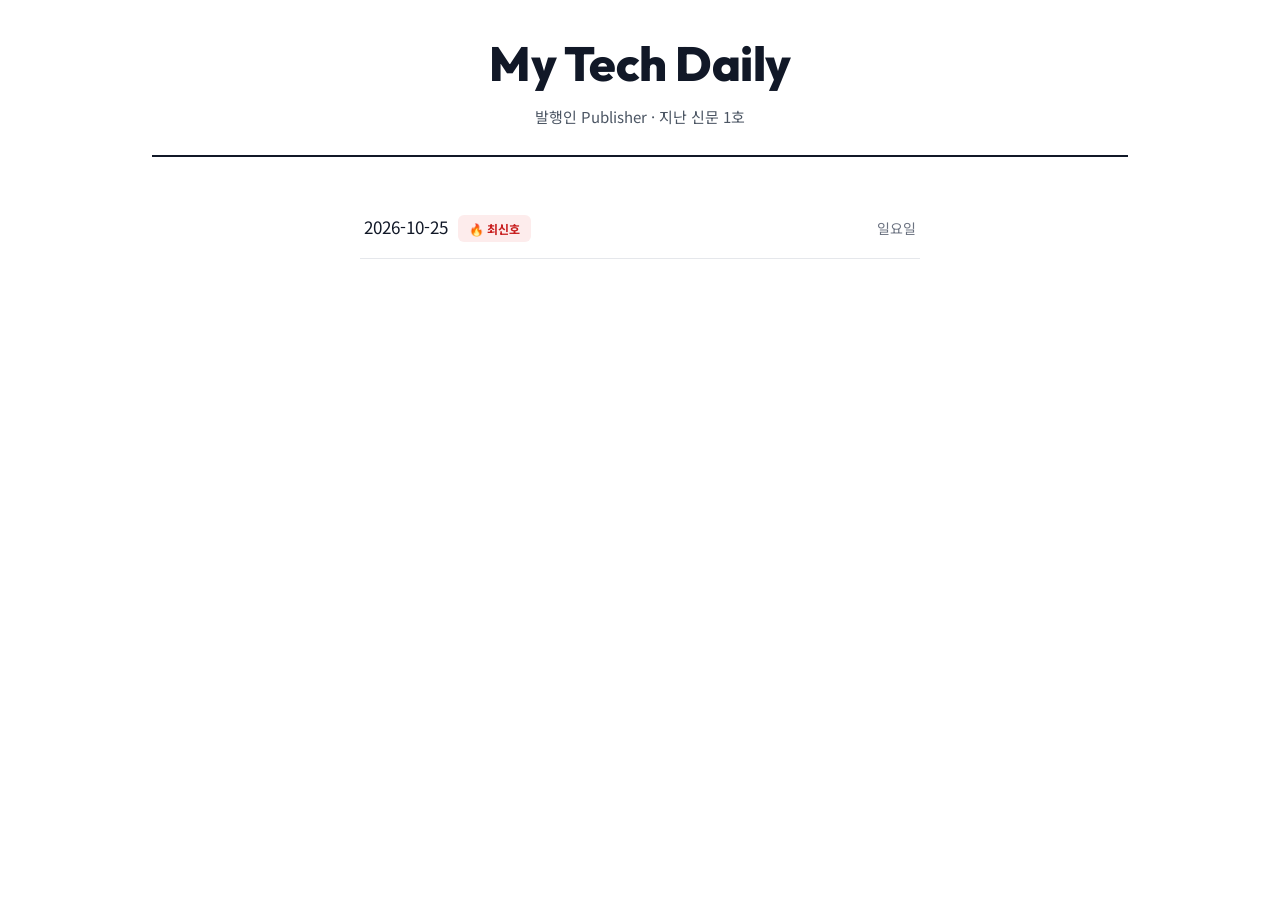
==== Output/index.html @ 466c5765 "chore: 2026-10-24 신문 자동 발행 (GitHub Actions)" ====
<!DOCTYPE html>
<html lang="ko">
<head>
  <meta charset="utf-8">
  <meta name="viewport" content="width=device-width, initial-scale=1">
  <title>My Tech Daily — 지난 신문</title>
  <link rel="preconnect" href="https://fonts.googleapis.com">
  <link rel="preconnect" href="https://fonts.gstatic.com" crossorigin>
  <link href="https://fonts.googleapis.com/css2?family=Noto+Sans+KR:wght@400;500;700&family=Outfit:wght@700;800&display=swap" rel="stylesheet">
  <style>
/* 디자인 레퍼런스: Image/img_1.png ~ img_3.png */
:root {
  --ink: #111827;
  --text: #1f2937;
  --muted: #4b5563;
  --faint: #6b7280;
  --line: #e5e7eb;
  --card-border: #e5e7eb;
  --sub-bg: #f8fafc;
  --sub-border: #e2e8f0;
  --badge-bg: #fdecec;
  --badge-ink: #c81e1e;
  --link: #475569;
}

* { box-sizing: border-box; }

body {
  margin: 0;
  background: #ffffff;
  color: var(--text);
  font-family: "Noto Sans KR", "Apple SD Gothic Neo", "Malgun Gothic", sans-serif;
  line-height: 1.6;
  -webkit-font-smoothing: antialiased;
}

.paper {
  max-width: 1040px;
  margin: 0 auto;
  padding: 36px 32px 56px;
}

/* ── 제호 (img_1 상단) ───────────────────────────── */
.masthead { text-align: center; }
.masthead h1 {
  margin: 0;
  font-family: "Outfit", "Noto Sans KR", sans-serif;
  font-size: 48px;
  font-weight: 800;
  letter-spacing: -0.5px;
  color: var(--ink);
  line-height: 1.15;
}
.masthead .dateline {
  margin: 14px 0 0;
  font-size: 15px;
  color: var(--muted);
}
.masthead .publisher { margin-left: 6px; color: var(--faint); }
.rule {
  height: 0;
  border: 0;
  border-top: 2px solid var(--ink);
  margin: 26px 0 40px;
}

img { display: block; }
a { color: inherit; }

.summary {
  text-align: justify;
  text-justify: inter-character;
  overflow-wrap: anywhere;
}
.source {
  margin: 12px 0 0;
  font-size: 12.5px;
  color: var(--faint);
}
.source a {
  color: var(--link);
  text-decoration: underline;
  text-underline-offset: 2px;
  word-break: break-all;
}

/* ── 메인 헤드라인 (img_1) ──────────────────────── */
.main-story {
  border: 1px solid var(--card-border);
  border-radius: 14px;
  padding: 34px 34px 28px;
  text-align: center;
  box-shadow: 0 1px 2px rgba(15, 23, 42, 0.04);
}
.badge {
  display: inline-block;
  margin-bottom: 22px;
  padding: 4px 11px;
  border-radius: 6px;
  background: var(--badge-bg);
  color: var(--badge-ink);
  font-size: 13px;
  font-weight: 700;
}
.main-story .media {
  width: 100%;
  height: 300px;
  object-fit: cover;
  border-radius: 10px;
  margin-bottom: 28px;
}
.main-story h2 {
  margin: 0 0 18px;
  font-size: 28px;
  font-weight: 700;
  line-height: 1.4;
  color: var(--ink);
}
.main-story h2 a { text-decoration: none; }
.main-story .summary {
  max-width: 900px;
  margin: 0 auto;
  font-size: 15.5px;
  line-height: 1.85;
  color: var(--muted);
  text-align-last: center;
}

/* ── 부 헤드라인 2단 (img_2 상단) ───────────────── */
.sub-stories {
  display: grid;
  grid-template-columns: 1fr 1fr;
  gap: 24px;
  margin-top: 28px;
}
.sub-story {
  background: var(--sub-bg);
  border: 1px solid var(--sub-border);
  border-radius: 14px;
  padding: 20px 20px 22px;
}
.sub-story .media {
  width: 100%;
  height: 190px;
  object-fit: cover;
  border-radius: 8px;
  margin-bottom: 20px;
}
.sub-story h3 {
  margin: 0 0 14px;
  font-size: 19px;
  font-weight: 700;
  line-height: 1.5;
  color: var(--ink);
}
.sub-story h3 a { text-decoration: none; }
.sub-story .summary {
  margin: 0;
  font-size: 14.5px;
  line-height: 1.8;
  color: var(--muted);
}

/* ── 분류별 2단 기사 목록 (img_2 하단, img_3) ────── */
.sections {
  column-count: 2;
  column-gap: 40px;
  margin-top: 56px;
}
.section-title {
  break-inside: avoid;
  break-after: avoid;
  margin: 26px 0 6px;
  padding: 0 0 10px;
  border-bottom: 2px solid var(--ink);
  font-size: 19px;
  font-weight: 700;
  color: var(--ink);
}
.sections > .section-title:first-child { margin-top: 0; }
.item {
  break-inside: avoid;
  display: flex;
  gap: 18px;
  padding: 20px 0;
  border-bottom: 1px solid var(--line);
}
.item-body { flex: 1; min-width: 0; }
.item h4 {
  margin: 0 0 10px;
  font-size: 16.5px;
  font-weight: 700;
  line-height: 1.5;
  color: var(--ink);
}
.item h4 a { text-decoration: none; }
.item .summary {
  margin: 0;
  font-size: 14px;
  line-height: 1.75;
  color: var(--muted);
}
.item .thumb {
  flex: 0 0 84px;
  width: 84px;
  height: 84px;
  object-fit: cover;
  border-radius: 6px;
  border: 1px solid var(--line);
}

.empty {
  padding: 60px 0;
  text-align: center;
  color: var(--faint);
}

.colophon {
  margin-top: 48px;
  padding-top: 16px;
  border-top: 1px solid var(--line);
  font-size: 12px;
  color: var(--faint);
  text-align: center;
}

@media (max-width: 760px) {
  .paper { padding: 24px 16px 40px; }
  .masthead h1 { font-size: 34px; }
  .main-story { padding: 22px 18px; }
  .main-story .media { height: 200px; }
  .main-story h2 { font-size: 22px; }
  .sub-stories { grid-template-columns: 1fr; }
  .sections { column-count: 1; }
}

@media print {
  .paper { max-width: none; padding: 0; }
  .main-story, .sub-story { box-shadow: none; }
}

    .archive { max-width: 560px; margin: 0 auto; padding: 0; list-style: none; }
    .archive li { border-bottom: 1px solid var(--line); }
    .archive a {
      display: flex; justify-content: space-between; align-items: center;
      padding: 16px 4px; text-decoration: none; font-size: 17px; color: var(--ink);
    }
    .archive a:hover { background: var(--sub-bg); }
    .archive .weekday { color: var(--faint); font-size: 14px; }
    .archive .latest .badge { margin: 0 0 0 10px; font-size: 12px; }
  </style>
</head>
<body>
  <main class="paper">
    <header class="masthead">
      <h1>My Tech Daily</h1>
      <p class="dateline">발행인 Publisher · 지난 신문 1호</p>
    </header>
    <hr class="rule">
    <ul class="archive">
      <li class="latest">
        <a href="2026-10-25.html">
          <span>2026-10-25<span class="badge">🔥 최신호</span></span>
          <span class="weekday">일요일</span>
        </a>
      </li>
    </ul>
  </main>
</body>
</html>
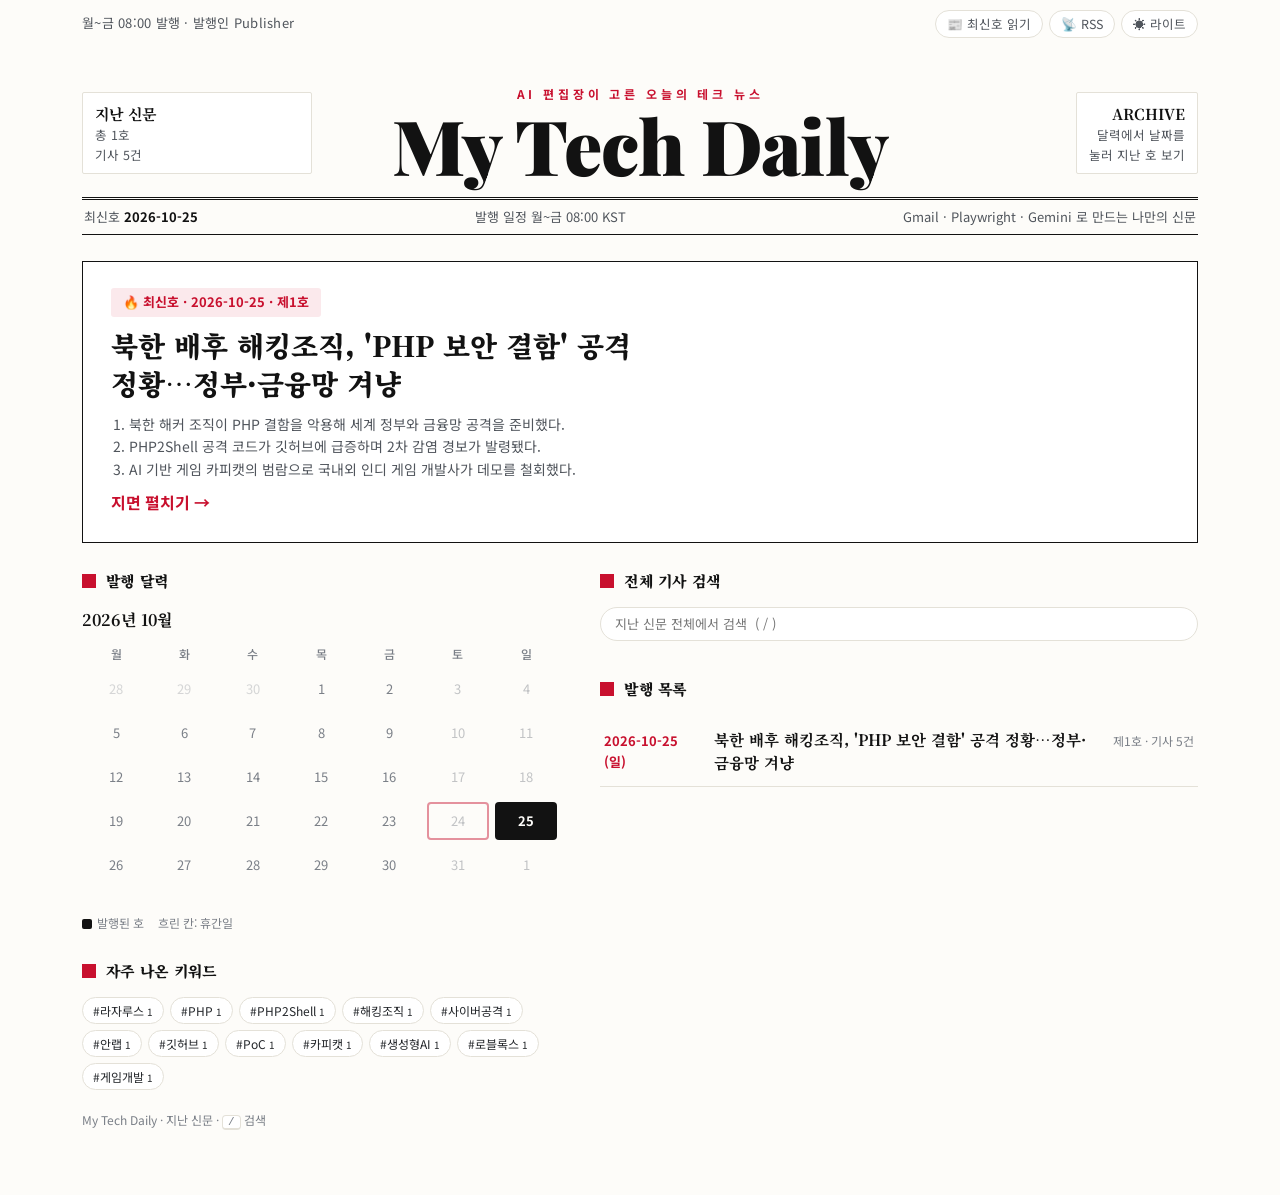
==== commit 0502340e: "chore: 2026-10-25 신문 발행 (GitHub Actions)" ====
--- a/Output/index.html
+++ b/Output/index.html
@@ -1,270 +1,667 @@
 <!DOCTYPE html>
-<html lang="ko">
+<html lang="ko" data-theme="light">
 <head>
   <meta charset="utf-8">
   <meta name="viewport" content="width=device-width, initial-scale=1">
   <title>My Tech Daily — 지난 신문</title>
+  <meta name="description" content="AI 편집장이 고른 오늘의 테크 뉴스">
+  <meta property="og:title" content="My Tech Daily">
+  <meta property="og:description" content="AI 편집장이 고른 오늘의 테크 뉴스">
+<meta property="og:image" content="https://imgnews.pstatic.net/image/417/2026/10/24/0001161927_001_20261024162212896.jpg?type=w800"><link rel="alternate" type="application/rss+xml" title="My Tech Daily" href="https://methesteam-ux.github.io/Newspaper-project/feed.xml">  <link rel="icon" href="data:image/svg+xml,<svg xmlns=%22http://www.w3.org/2000/svg%22 viewBox=%220 0 100 100%22><text y=%22.9em%22 font-size=%2290%22>📰</text></svg>">
+  <script>
+    document.documentElement.classList.add("js");
+    try { var t = localStorage.getItem("np-theme"); if (t) document.documentElement.dataset.theme = t; } catch (e) {}
+  </script>
   <link rel="preconnect" href="https://fonts.googleapis.com">
   <link rel="preconnect" href="https://fonts.gstatic.com" crossorigin>
-  <link href="https://fonts.googleapis.com/css2?family=Noto+Sans+KR:wght@400;500;700&family=Outfit:wght@700;800&display=swap" rel="stylesheet">
+  <link href="https://fonts.googleapis.com/css2?family=Noto+Sans+KR:wght@400;500;700&family=Noto+Serif+KR:wght@600;700;900&family=Playfair+Display:wght@700;900&display=swap" rel="stylesheet">
   <style>
-/* 디자인 레퍼런스: Image/img_1.png ~ img_3.png */
+/* ─────────────────────────────────────────────────────────────
+   나만의 신문 — 지면 스타일
+   레이아웃 골격: Image/img_1~3 (메인 1단 · 부 헤드라인 2단 · 분류별 2단 목록)
+   디자인: 클래식 조간 신문(세리프 제호, 이중 괘선, 귀퉁이 정보) + 라이트/세피아/다크 테마
+   ───────────────────────────────────────────────────────────── */
 :root {
-  --ink: #111827;
-  --text: #1f2937;
-  --muted: #4b5563;
-  --faint: #6b7280;
-  --line: #e5e7eb;
-  --card-border: #e5e7eb;
-  --sub-bg: #f8fafc;
-  --sub-border: #e2e8f0;
-  --badge-bg: #fdecec;
-  --badge-ink: #c81e1e;
-  --link: #475569;
+  --paper: #fdfcf9;
+  --panel: #ffffff;
+  --panel-2: #f6f4ee;
+  --ink: #121212;
+  --text: #24272b;
+  --muted: #50555c;
+  --faint: #7a7f87;
+  --line: #e4e1d8;
+  --line-strong: #121212;
+  --accent: #c8102e;
+  --accent-soft: #fbe9ec;
+  --link: #3f4a5a;
+  --shadow: 0 1px 2px rgba(20, 20, 20, .04), 0 8px 24px -18px rgba(20, 20, 20, .25);
+  --fs: 1;
+  --serif: "Noto Serif KR", "Nanum Myeongjo", Georgia, serif;
+  --display: "Playfair Display", "Noto Serif KR", Georgia, serif;
+  --sans: "Noto Sans KR", "Apple SD Gothic Neo", "Malgun Gothic", sans-serif;
+  color-scheme: light;
+}
+:root[data-theme="sepia"] {
+  --paper: #f3ead7;
+  --panel: #f8f1e1;
+  --panel-2: #ece0c6;
+  --ink: #2b1f12;
+  --text: #3a2c1c;
+  --muted: #5e4a33;
+  --faint: #86704f;
+  --line: #dccaa6;
+  --line-strong: #2b1f12;
+  --accent: #a3221b;
+  --accent-soft: #f0d9c8;
+  --link: #5a4026;
+}
+:root[data-theme="dark"] {
+  --paper: #121417;
+  --panel: #181b20;
+  --panel-2: #1e2228;
+  --ink: #f2f0ea;
+  --text: #d9d7d1;
+  --muted: #a9adb4;
+  --faint: #868b93;
+  --line: #2c3139;
+  --line-strong: #e9e6df;
+  --accent: #ff5a6e;
+  --accent-soft: #3a1b22;
+  --link: #b6c2d6;
+  --shadow: 0 1px 2px rgba(0, 0, 0, .3), 0 10px 30px -20px rgba(0, 0, 0, .8);
+  color-scheme: dark;
 }
 
 * { box-sizing: border-box; }
-
+html { scroll-behavior: smooth; scroll-padding-top: 64px; }
 body {
   margin: 0;
-  background: #ffffff;
+  background: var(--paper);
   color: var(--text);
-  font-family: "Noto Sans KR", "Apple SD Gothic Neo", "Malgun Gothic", sans-serif;
+  font-family: var(--sans);
+  font-size: calc(16px * var(--fs));
   line-height: 1.6;
   -webkit-font-smoothing: antialiased;
-}
-
-.paper {
-  max-width: 1040px;
-  margin: 0 auto;
-  padding: 36px 32px 56px;
-}
-
-/* ── 제호 (img_1 상단) ───────────────────────────── */
-.masthead { text-align: center; }
+  transition: background-color .3s, color .3s;
+}
+img { display: block; max-width: 100%; }
+a { color: inherit; }
+button { font: inherit; color: inherit; cursor: pointer; }
+
+/* 읽기 진행 바 */
+.progress {
+  position: fixed; inset: 0 auto auto 0; z-index: 50;
+  height: 3px; width: 0; background: var(--accent);
+  transition: width .1s linear;
+}
+
+/* ── 상단 유틸리티 바 ─────────────────────────────── */
+.topbar {
+  display: flex; align-items: center; justify-content: space-between; gap: 12px;
+  max-width: 1180px; margin: 0 auto; padding: 10px 32px;
+  font-size: 13px; color: var(--muted);
+}
+.topbar .today { letter-spacing: .02em; }
+.tools { display: flex; gap: 6px; flex-wrap: wrap; justify-content: flex-end; }
+.tool {
+  border: 1px solid var(--line); background: var(--panel); border-radius: 999px;
+  padding: 4px 11px; font-size: 12.5px; line-height: 1.4;
+  transition: border-color .2s, background .2s, transform .1s;
+}
+.tool:hover { border-color: var(--ink); }
+.tool:active { transform: scale(.96); }
+.tool.is-on { background: var(--ink); color: var(--paper); border-color: var(--ink); }
+
+/* ── 헤드라인 티커 ───────────────────────────────── */
+.ticker {
+  display: flex; align-items: center; overflow: hidden;
+  border-top: 1px solid var(--line-strong); border-bottom: 1px solid var(--line-strong);
+  background: var(--panel); font-size: 13.5px;
+}
+.ticker-label {
+  flex: none; padding: 7px 14px; background: var(--accent); color: #fff;
+  font-weight: 700; letter-spacing: .12em; font-size: 11.5px;
+}
+.ticker-track { overflow: hidden; flex: 1; mask-image: linear-gradient(90deg, transparent, #000 4%, #000 96%, transparent); }
+.ticker-move { display: inline-flex; gap: 22px; white-space: nowrap; padding-left: 22px; animation: ticker 60s linear infinite; }
+.ticker:hover .ticker-move { animation-play-state: paused; }
+.ticker-move a { text-decoration: none; color: var(--text); }
+.ticker-move a:hover { color: var(--accent); }
+.ticker-move .sep { color: var(--accent); font-size: 9px; align-self: center; }
+@keyframes ticker { to { transform: translateX(-50%); } }
+
+.paper { max-width: 1180px; margin: 0 auto; padding: 18px 32px 64px; }
+
+/* ── 제호 (img_1 상단: 신문 이름 · 날짜 · 발행인) ──── */
+.masthead {
+  display: grid; grid-template-columns: 1fr auto 1fr; align-items: center; gap: 20px;
+  padding: 18px 0 14px;
+}
+.ear {
+  font-size: 12.5px; color: var(--muted); line-height: 1.55;
+  border: 1px solid var(--line); background: var(--panel); padding: 9px 12px; border-radius: 2px;
+  max-width: 230px;
+}
+.ear b { color: var(--ink); font-family: var(--serif); font-size: 15px; display: block; }
+.ear-right { justify-self: end; text-align: right; }
+.ear .wx-temp { font-family: var(--display); font-size: 26px; font-weight: 700; color: var(--ink); line-height: 1.1; }
+.nameplate { text-align: center; }
+.kicker {
+  margin: 0 0 4px; font-size: 12px; letter-spacing: .32em; text-transform: uppercase;
+  color: var(--accent); font-weight: 700;
+}
 .masthead h1 {
-  margin: 0;
-  font-family: "Outfit", "Noto Sans KR", sans-serif;
-  font-size: 48px;
-  font-weight: 800;
-  letter-spacing: -0.5px;
-  color: var(--ink);
-  line-height: 1.15;
-}
-.masthead .dateline {
-  margin: 14px 0 0;
-  font-size: 15px;
-  color: var(--muted);
-}
-.masthead .publisher { margin-left: 6px; color: var(--faint); }
-.rule {
-  height: 0;
-  border: 0;
-  border-top: 2px solid var(--ink);
-  margin: 26px 0 40px;
-}
-
-img { display: block; }
-a { color: inherit; }
-
-.summary {
-  text-align: justify;
-  text-justify: inter-character;
-  overflow-wrap: anywhere;
-}
-.source {
-  margin: 12px 0 0;
-  font-size: 12.5px;
-  color: var(--faint);
-}
-.source a {
-  color: var(--link);
-  text-decoration: underline;
-  text-underline-offset: 2px;
-  word-break: break-all;
-}
-
-/* ── 메인 헤드라인 (img_1) ──────────────────────── */
+  margin: 0; font-family: var(--display); font-weight: 900;
+  font-size: clamp(40px, 6.4vw, 76px); line-height: 1; letter-spacing: -.01em; color: var(--ink);
+}
+.dateline-bar {
+  display: flex; flex-wrap: wrap; justify-content: space-between; gap: 6px 18px;
+  padding: 7px 2px; font-size: 13px; color: var(--muted);
+  border-top: 3px double var(--line-strong); border-bottom: 1px solid var(--line-strong);
+}
+.dateline-bar b { color: var(--ink); }
+
+/* ── 섹션 내비게이션 + 검색 (sticky) ──────────────── */
+.section-nav {
+  position: sticky; top: 0; z-index: 20;
+  display: flex; align-items: center; gap: 4px; flex-wrap: wrap;
+  margin: 0 -32px; padding: 8px 32px;
+  background: color-mix(in srgb, var(--paper) 88%, transparent);
+  backdrop-filter: blur(8px); -webkit-backdrop-filter: blur(8px);
+  border-bottom: 1px solid var(--line);
+}
+.section-nav a {
+  text-decoration: none; font-size: 13.5px; font-weight: 500; padding: 4px 10px; border-radius: 999px; color: var(--muted);
+}
+.section-nav a:hover { color: var(--ink); background: var(--panel-2); }
+.section-nav a .dot { display: inline-block; width: 7px; height: 7px; border-radius: 50%; background: var(--c, var(--accent)); margin-right: 6px; vertical-align: 1px; }
+.section-nav a small { color: var(--faint); margin-left: 3px; }
+.nav-right { margin-left: auto; display: flex; align-items: center; gap: 10px; }
+.search input {
+  width: 220px; border: 1px solid var(--line); background: var(--panel); color: var(--text);
+  border-radius: 999px; padding: 6px 14px; font: inherit; font-size: 13px; outline: none;
+  transition: width .25s, border-color .2s;
+}
+.search input:focus { width: 280px; border-color: var(--ink); }
+.read-count { font-size: 12.5px; color: var(--faint); white-space: nowrap; }
+.read-count b { color: var(--accent); }
+.search-status { font-size: 12.5px; color: var(--accent); min-height: 1em; margin: 8px 0 0; }
+
+/* ── 오늘의 브리핑 ───────────────────────────────── */
+.briefing {
+  display: grid; grid-template-columns: 1.55fr 1fr; gap: 0;
+  margin: 26px 0 30px; border: 1px solid var(--line-strong); background: var(--panel);
+}
+.briefing > div, .briefing > aside { padding: 22px 26px; }
+.briefing .brief-side { border-left: 1px solid var(--line); background: var(--panel-2); }
+.label {
+  display: flex; align-items: center; gap: 10px; margin: 0 0 14px;
+  font-family: var(--serif); font-size: 15px; font-weight: 900; letter-spacing: .02em; color: var(--ink);
+}
+.label::before { content: ""; width: 14px; height: 14px; background: var(--accent); flex: none; }
+.label .tool { margin-left: auto; font-family: var(--sans); font-weight: 500; }
+.brief-list { margin: 0; padding: 0; list-style: none; counter-reset: b; }
+.brief-list li {
+  counter-increment: b; position: relative; padding: 9px 0 9px 40px;
+  border-bottom: 1px dashed var(--line); font-family: var(--serif); font-size: 16.5px; font-weight: 600; color: var(--ink);
+}
+.brief-list li:last-child { border-bottom: 0; }
+.brief-list li::before {
+  content: counter(b); position: absolute; left: 0; top: 7px;
+  font-family: var(--display); font-size: 24px; font-weight: 900; color: var(--accent); line-height: 1;
+}
+.editor-note {
+  margin: 16px 0 0; padding: 12px 16px; border-left: 3px solid var(--accent);
+  background: var(--panel-2); font-family: var(--serif); font-style: italic; color: var(--text); font-size: 14.5px;
+}
+.editor-note span { display: block; font-style: normal; font-family: var(--sans); font-size: 11.5px; font-weight: 700; letter-spacing: .14em; color: var(--accent); margin-bottom: 3px; }
+.numbers { list-style: none; margin: 0 0 18px; padding: 0; display: grid; gap: 10px; }
+.numbers li { display: grid; grid-template-columns: auto 1fr; align-items: baseline; gap: 12px; }
+.numbers b { font-family: var(--display); font-size: 30px; font-weight: 900; color: var(--accent); line-height: 1; }
+.numbers span { font-size: 13px; color: var(--muted); }
+.chips { display: flex; flex-wrap: wrap; gap: 6px; }
+.chip {
+  border: 1px solid var(--line); background: var(--panel); border-radius: 999px;
+  padding: 3px 10px; font-size: calc(12px + var(--w, 0) * 1px); color: var(--text);
+  transition: background .2s, color .2s, border-color .2s;
+}
+.chip:hover, .chip.is-on { background: var(--ink); color: var(--paper); border-color: var(--ink); }
+
+/* ── 공통 기사 요소 ──────────────────────────────── */
+.summary { text-align: justify; text-justify: inter-character; overflow-wrap: anywhere; }
+.source { margin: 10px 0 0; font-size: 12.5px; color: var(--faint); }
+.source a { color: var(--link); text-decoration: underline; text-underline-offset: 2px; word-break: break-all; }
+.eyebrow {
+  display: flex; align-items: center; gap: 10px; margin: 0 0 8px;
+  font-size: 12px; font-weight: 700; letter-spacing: .06em; color: var(--c, var(--accent));
+}
+.meter { display: inline-flex; align-items: center; gap: 6px; color: var(--faint); font-weight: 500; letter-spacing: 0; }
+.meter i { position: relative; width: 54px; height: 4px; background: var(--line); border-radius: 2px; overflow: hidden; }
+.meter i::after { content: ""; position: absolute; inset: 0 auto 0 0; width: var(--v); background: var(--c, var(--accent)); }
+.why {
+  margin: 14px 0 0; padding: 10px 14px; background: var(--accent-soft); border-radius: 4px;
+  font-size: 14px; color: var(--text); text-align: left;
+}
+.why b { color: var(--accent); margin-right: 6px; }
+.story-tools { display: flex; flex-wrap: wrap; align-items: center; gap: 6px 8px; margin-top: 12px; font-size: 12.5px; color: var(--faint); }
+.story-tools .tag { color: var(--muted); }
+.story-tools .mini {
+  border: 1px solid var(--line); background: transparent; border-radius: 999px; padding: 2px 9px; font-size: 12px; color: var(--muted);
+}
+.story-tools .mini:hover { border-color: var(--ink); color: var(--ink); }
+.story-tools .mini.speaking, .story-tools .mini.is-on { background: var(--ink); color: var(--paper); border-color: var(--ink); }
+.fulltext { margin-top: 10px; font-size: 14px; }
+.fulltext summary { cursor: pointer; color: var(--link); font-size: 12.5px; list-style: none; }
+.fulltext summary::before { content: "＋ "; }
+.fulltext[open] summary::before { content: "－ "; }
+.fulltext .body { margin-top: 10px; padding: 14px 16px; background: var(--panel-2); border-radius: 4px; max-height: 420px; overflow: auto; text-align: left; }
+.fulltext .body p { margin: 0 0 .7em; color: var(--text); line-height: 1.75; }
+.story.is-read h2, .story.is-read h3, .story.is-read h4 { opacity: .55; }
+.story.is-read .read-mark { display: inline; }
+.read-mark { display: none; color: var(--accent); font-size: 12px; margin-left: 6px; font-family: var(--sans); vertical-align: middle; }
+.story.is-hidden, .section-title.is-hidden { display: none !important; }
+mark { background: color-mix(in srgb, var(--accent) 22%, transparent); color: inherit; padding: 0 1px; }
+
+/* ── 메인 헤드라인 (img_1) ───────────────────────── */
 .main-story {
-  border: 1px solid var(--card-border);
-  border-radius: 14px;
-  padding: 34px 34px 28px;
-  text-align: center;
-  box-shadow: 0 1px 2px rgba(15, 23, 42, 0.04);
+  margin-top: 6px; border: 1px solid var(--line); border-top: 4px solid var(--ink);
+  background: var(--panel); padding: 30px 36px 26px; text-align: center; box-shadow: var(--shadow);
 }
 .badge {
-  display: inline-block;
-  margin-bottom: 22px;
-  padding: 4px 11px;
-  border-radius: 6px;
-  background: var(--badge-bg);
-  color: var(--badge-ink);
-  font-size: 13px;
-  font-weight: 700;
-}
-.main-story .media {
-  width: 100%;
-  height: 300px;
-  object-fit: cover;
-  border-radius: 10px;
-  margin-bottom: 28px;
-}
+  display: inline-block; margin-bottom: 18px; padding: 4px 12px; border-radius: 3px;
+  background: var(--accent-soft); color: var(--accent); font-size: 13px; font-weight: 700;
+}
+.media-wrap { position: relative; overflow: hidden; border-radius: 4px; margin-bottom: 22px; }
+.media-wrap .media { width: 100%; object-fit: cover; transition: transform .8s ease; }
+.media-wrap:hover .media { transform: scale(1.025); }
+.main-story .media { height: 380px; }
+.main-story .eyebrow { justify-content: center; }
 .main-story h2 {
-  margin: 0 0 18px;
-  font-size: 28px;
-  font-weight: 700;
-  line-height: 1.4;
-  color: var(--ink);
+  margin: 0 0 16px; font-family: var(--serif); font-size: clamp(26px, 3.2vw, 38px);
+  font-weight: 900; line-height: 1.32; color: var(--ink); letter-spacing: -.01em;
 }
 .main-story h2 a { text-decoration: none; }
+.main-story h2 a:hover { text-decoration: underline; text-decoration-thickness: 2px; text-underline-offset: 5px; }
 .main-story .summary {
-  max-width: 900px;
-  margin: 0 auto;
-  font-size: 15.5px;
-  line-height: 1.85;
-  color: var(--muted);
-  text-align-last: center;
-}
-
-/* ── 부 헤드라인 2단 (img_2 상단) ───────────────── */
-.sub-stories {
-  display: grid;
-  grid-template-columns: 1fr 1fr;
-  gap: 24px;
-  margin-top: 28px;
-}
-.sub-story {
-  background: var(--sub-bg);
-  border: 1px solid var(--sub-border);
-  border-radius: 14px;
-  padding: 20px 20px 22px;
-}
-.sub-story .media {
-  width: 100%;
-  height: 190px;
-  object-fit: cover;
-  border-radius: 8px;
-  margin-bottom: 20px;
-}
-.sub-story h3 {
-  margin: 0 0 14px;
-  font-size: 19px;
-  font-weight: 700;
-  line-height: 1.5;
-  color: var(--ink);
-}
+  max-width: 860px; margin: 0 auto; font-size: 16.5px; line-height: 1.9; color: var(--muted); text-align-last: center;
+}
+.main-story .why, .main-story .fulltext { max-width: 860px; margin-left: auto; margin-right: auto; }
+.main-story .story-tools { justify-content: center; }
+
+/* ── 부 헤드라인 2단 (img_2 상단) ────────────────── */
+.sub-stories { display: grid; grid-template-columns: 1fr 1fr; gap: 0; margin-top: 26px; border-top: 1px solid var(--line-strong); }
+.sub-story { padding: 22px 24px 24px; background: var(--panel); border-bottom: 1px solid var(--line); }
+.sub-story + .sub-story { border-left: 1px solid var(--line); }
+.sub-story .media { height: 210px; }
+.sub-story h3 { margin: 0 0 12px; font-family: var(--serif); font-size: 21px; font-weight: 800; line-height: 1.45; color: var(--ink); }
 .sub-story h3 a { text-decoration: none; }
-.sub-story .summary {
-  margin: 0;
-  font-size: 14.5px;
-  line-height: 1.8;
-  color: var(--muted);
-}
+.sub-story h3 a:hover { text-decoration: underline; text-underline-offset: 4px; }
+.sub-story .summary { margin: 0; font-size: 14.8px; line-height: 1.8; color: var(--muted); }
 
 /* ── 분류별 2단 기사 목록 (img_2 하단, img_3) ────── */
-.sections {
-  column-count: 2;
-  column-gap: 40px;
-  margin-top: 56px;
-}
+.sections { column-count: 2; column-gap: 48px; column-rule: 1px solid var(--line); margin-top: 48px; }
 .section-title {
-  break-inside: avoid;
-  break-after: avoid;
-  margin: 26px 0 6px;
-  padding: 0 0 10px;
-  border-bottom: 2px solid var(--ink);
-  font-size: 19px;
-  font-weight: 700;
-  color: var(--ink);
-}
+  break-inside: avoid; break-after: avoid;
+  display: flex; align-items: baseline; gap: 10px;
+  margin: 26px 0 4px; padding: 0 0 8px; border-bottom: 2px solid var(--line-strong);
+  font-family: var(--serif); font-size: 21px; font-weight: 900; color: var(--ink);
+}
+.section-title::before { content: ""; width: 10px; height: 10px; border-radius: 2px; background: var(--c); align-self: center; }
+.section-title small { font-family: var(--sans); font-size: 12px; font-weight: 500; color: var(--faint); }
 .sections > .section-title:first-child { margin-top: 0; }
-.item {
-  break-inside: avoid;
-  display: flex;
-  gap: 18px;
-  padding: 20px 0;
-  border-bottom: 1px solid var(--line);
-}
+.item { break-inside: avoid; display: flex; gap: 18px; padding: 18px 0; border-bottom: 1px solid var(--line); }
 .item-body { flex: 1; min-width: 0; }
-.item h4 {
-  margin: 0 0 10px;
-  font-size: 16.5px;
-  font-weight: 700;
-  line-height: 1.5;
-  color: var(--ink);
-}
+.item h4 { margin: 0 0 8px; font-family: var(--serif); font-size: 17.5px; font-weight: 800; line-height: 1.5; color: var(--ink); }
 .item h4 a { text-decoration: none; }
-.item .summary {
-  margin: 0;
-  font-size: 14px;
-  line-height: 1.75;
-  color: var(--muted);
-}
-.item .thumb {
-  flex: 0 0 84px;
-  width: 84px;
-  height: 84px;
-  object-fit: cover;
-  border-radius: 6px;
-  border: 1px solid var(--line);
-}
-
-.empty {
-  padding: 60px 0;
-  text-align: center;
-  color: var(--faint);
-}
-
-.colophon {
-  margin-top: 48px;
-  padding-top: 16px;
-  border-top: 1px solid var(--line);
-  font-size: 12px;
-  color: var(--faint);
-  text-align: center;
-}
-
+.item h4 a:hover { text-decoration: underline; text-underline-offset: 3px; }
+.item .summary { margin: 0; font-size: 14.2px; line-height: 1.75; color: var(--muted); }
+.item .thumb { flex: 0 0 92px; width: 92px; height: 92px; object-fit: cover; border-radius: 3px; border: 1px solid var(--line); }
+
+/* ── 이번 주 1면 모아보기 ────────────────────────── */
+.block { margin-top: 56px; }
+.block > .label { font-size: 18px; padding-bottom: 10px; border-bottom: 2px solid var(--line-strong); }
+.weekly { display: grid; grid-template-columns: repeat(auto-fill, minmax(200px, 1fr)); gap: 16px; }
+.week-card { display: block; text-decoration: none; background: var(--panel); border: 1px solid var(--line); transition: transform .2s, box-shadow .2s; }
+.week-card:hover { transform: translateY(-3px); box-shadow: var(--shadow); }
+.week-card img { width: 100%; height: 110px; object-fit: cover; }
+.week-card div { padding: 10px 12px 12px; }
+.week-card time { font-size: 11.5px; font-weight: 700; color: var(--accent); letter-spacing: .06em; }
+.week-card p { margin: 4px 0 0; font-family: var(--serif); font-weight: 700; font-size: 14.5px; line-height: 1.45; color: var(--ink); }
+
+/* ── 지면 데이터 ─────────────────────────────────── */
+.stat-tiles { display: grid; grid-template-columns: repeat(4, 1fr); gap: 0; border: 1px solid var(--line); background: var(--panel); }
+.stat-tiles div { padding: 16px 18px; border-left: 1px solid var(--line); }
+.stat-tiles div:first-child { border-left: 0; }
+.stat-tiles b { display: block; font-family: var(--display); font-size: 34px; font-weight: 900; color: var(--ink); line-height: 1.1; }
+.stat-tiles span { font-size: 12.5px; color: var(--faint); }
+.charts { display: grid; grid-template-columns: 1fr 1fr; gap: 28px; margin-top: 22px; }
+.chart h3 { margin: 0 0 12px; font-size: 13.5px; color: var(--muted); font-weight: 700; }
+.bars { list-style: none; margin: 0; padding: 0; display: grid; gap: 8px; }
+.bars li { display: grid; grid-template-columns: 110px 1fr 28px; align-items: center; gap: 10px; font-size: 13px; }
+.bars .track { display: block; height: 10px; background: var(--panel-2); border-radius: 5px; overflow: hidden; }
+.bars .fill { display: block; height: 100%; width: var(--v); background: var(--c); border-radius: 5px; transform-origin: left; animation: grow .9s cubic-bezier(.2, .8, .2, 1) both; }
+.bars b { text-align: right; color: var(--ink); }
+.hist { display: grid; grid-template-columns: repeat(24, 1fr); align-items: end; gap: 3px; height: 120px; border-bottom: 1px solid var(--line-strong); }
+.hist span { display: block; height: var(--v); min-height: 2px; background: var(--ink); opacity: .85; border-radius: 2px 2px 0 0; animation: rise .9s cubic-bezier(.2, .8, .2, 1) both; }
+.hist span.zero { background: var(--line); opacity: 1; }
+.hist-axis { display: grid; grid-template-columns: repeat(4, 1fr); font-size: 11px; color: var(--faint); margin-top: 4px; }
+@keyframes grow { from { transform: scaleX(0); } }
+@keyframes rise { from { transform: scaleY(0); transform-origin: bottom; } }
+
+/* ── 꼬리말 ──────────────────────────────────────── */
+.edition-nav { display: grid; grid-template-columns: 1fr auto 1fr; gap: 12px; margin-top: 56px; padding: 16px 0; border-top: 3px double var(--line-strong); border-bottom: 1px solid var(--line); font-size: 14px; }
+.edition-nav a { text-decoration: none; color: var(--ink); font-weight: 700; }
+.edition-nav a:hover { color: var(--accent); }
+.edition-nav .next { text-align: right; }
+.edition-nav .mid { text-align: center; }
+.colophon { display: flex; justify-content: space-between; align-items: center; gap: 20px; margin-top: 20px; font-size: 12px; color: var(--faint); }
+.colophon .qr { display: flex; align-items: center; gap: 10px; }
+.colophon .qr svg { width: 64px; height: 64px; background: #fff; padding: 2px; }
+.colophon .qr path { stroke: #111; }
+.kbd-hint kbd, dialog kbd {
+  font-family: ui-monospace, Consolas, monospace; font-size: 11px; border: 1px solid var(--line); border-bottom-width: 2px;
+  border-radius: 4px; padding: 0 5px; background: var(--panel);
+}
+.to-top {
+  position: fixed; right: 22px; bottom: 22px; z-index: 30; width: 42px; height: 42px; border-radius: 50%;
+  border: 1px solid var(--line); background: var(--panel); box-shadow: var(--shadow); font-size: 18px;
+  opacity: 0; pointer-events: none; transform: translateY(10px); transition: opacity .25s, transform .25s;
+}
+.to-top.show { opacity: 1; pointer-events: auto; transform: none; }
+.toast {
+  position: fixed; left: 50%; bottom: 28px; z-index: 60; transform: translate(-50%, 20px); opacity: 0;
+  background: var(--ink); color: var(--paper); padding: 9px 18px; border-radius: 999px; font-size: 13.5px;
+  transition: opacity .25s, transform .25s; pointer-events: none;
+}
+.toast.show { opacity: 1; transform: translate(-50%, 0); }
+dialog { border: 1px solid var(--line-strong); background: var(--panel); color: var(--text); padding: 22px 26px; max-width: 360px; }
+dialog::backdrop { background: rgba(0, 0, 0, .35); }
+dialog h3 { margin: 0 0 12px; font-family: var(--serif); }
+dialog ul { margin: 0 0 14px; padding: 0; list-style: none; display: grid; gap: 7px; font-size: 14px; }
+.empty { padding: 60px 0; text-align: center; color: var(--faint); }
+
+/* 등장 애니메이션 */
+.js .reveal { opacity: 0; transform: translateY(14px); transition: opacity .6s ease, transform .6s ease; }
+.js .reveal.in { opacity: 1; transform: none; }
+@media (prefers-reduced-motion: reduce) {
+  .js .reveal { opacity: 1; transform: none; transition: none; }
+  .ticker-move, .bars .fill, .hist span { animation: none; }
+  html { scroll-behavior: auto; }
+}
+
+/* ── 아카이브(지난 신문) 페이지 ──────────────────── */
+.hero { display: grid; grid-template-columns: 1.2fr 1fr; gap: 0; margin: 26px 0; border: 1px solid var(--line-strong); background: var(--panel); text-decoration: none; }
+.hero img { width: 100%; height: 100%; min-height: 260px; object-fit: cover; }
+.hero .hero-body { padding: 26px 28px; display: flex; flex-direction: column; gap: 10px; }
+.hero h2 { margin: 0; font-family: var(--serif); font-size: 28px; font-weight: 900; line-height: 1.35; color: var(--ink); }
+.hero ol { margin: 0; padding-left: 18px; color: var(--muted); font-size: 14px; }
+.hero .cta { margin-top: auto; font-weight: 700; color: var(--accent); }
+.archive-grid { display: grid; grid-template-columns: 1fr 1.25fr; gap: 40px; margin-top: 10px; }
+.cal { margin-bottom: 26px; }
+.cal h3 { margin: 0 0 8px; font-family: var(--serif); font-size: 16px; color: var(--ink); }
+.cal table { width: 100%; border-collapse: collapse; table-layout: fixed; font-size: 13px; }
+.cal th { font-weight: 500; color: var(--faint); padding: 4px 0; font-size: 12px; }
+.cal td { text-align: center; padding: 3px; }
+.cal td span, .cal td a { display: grid; place-items: center; height: 38px; border-radius: 4px; color: var(--faint); text-decoration: none; }
+.cal td.out span { opacity: .3; }
+.cal td.rest span { opacity: .45; }
+.cal td a { background: var(--ink); color: var(--paper); font-weight: 700; position: relative; }
+.cal td a:hover { background: var(--accent); }
+.cal td.today span, .cal td.today a { outline: 2px solid var(--accent); outline-offset: -2px; }
+.cal-legend { font-size: 12px; color: var(--faint); display: flex; gap: 14px; }
+.cal-legend i { display: inline-block; width: 10px; height: 10px; border-radius: 2px; background: var(--ink); margin-right: 5px; vertical-align: -1px; }
+.ed-list { list-style: none; margin: 0; padding: 0; }
+.ed-list li a { display: grid; grid-template-columns: 96px 1fr auto; gap: 14px; align-items: baseline; padding: 13px 4px; border-bottom: 1px solid var(--line); text-decoration: none; }
+.ed-list li a:hover { background: var(--panel-2); }
+.ed-list time { font-size: 13px; font-weight: 700; color: var(--accent); }
+.ed-list strong { font-family: var(--serif); font-size: 15.5px; color: var(--ink); line-height: 1.45; }
+.ed-list small { color: var(--faint); font-size: 12px; white-space: nowrap; }
+.results { list-style: none; margin: 10px 0 0; padding: 0; max-height: 360px; overflow: auto; }
+.results li a { display: block; padding: 8px 4px; border-bottom: 1px dashed var(--line); text-decoration: none; font-size: 14px; }
+.results li small { color: var(--accent); margin-right: 8px; font-weight: 700; }
+
+/* ── 반응형 ──────────────────────────────────────── */
+@media (max-width: 900px) {
+  .briefing, .charts, .archive-grid, .hero { grid-template-columns: 1fr; }
+  .briefing .brief-side { border-left: 0; border-top: 1px solid var(--line); }
+  .stat-tiles { grid-template-columns: repeat(2, 1fr); }
+  .stat-tiles div:nth-child(3) { border-left: 0; }
+  .stat-tiles div:nth-child(n+3) { border-top: 1px solid var(--line); }
+}
 @media (max-width: 760px) {
-  .paper { padding: 24px 16px 40px; }
-  .masthead h1 { font-size: 34px; }
-  .main-story { padding: 22px 18px; }
-  .main-story .media { height: 200px; }
-  .main-story h2 { font-size: 22px; }
+  .topbar, .paper { padding-left: 16px; padding-right: 16px; }
+  .topbar { flex-direction: column; align-items: flex-start; }
+  .tools { justify-content: flex-start; }
+  .section-nav { margin: 0 -16px; padding: 8px 16px; }
+  .nav-right { width: 100%; margin-left: 0; }
+  .search { flex: 1; }
+  .search input, .search input:focus { width: 100%; }
+  .masthead { grid-template-columns: 1fr 1fr; }
+  .nameplate { grid-column: 1 / -1; order: -1; }
+  .ear { max-width: none; }
+  .main-story { padding: 20px 16px; }
+  .main-story .media { height: 220px; }
   .sub-stories { grid-template-columns: 1fr; }
+  .sub-story + .sub-story { border-left: 0; }
   .sections { column-count: 1; }
-}
-
+  .briefing > div, .briefing > aside { padding: 18px; }
+  .edition-nav { grid-template-columns: 1fr 1fr; }
+  .edition-nav .mid { grid-column: 1 / -1; order: 3; }
+  .colophon { flex-direction: column; align-items: flex-start; }
+  .bars li { grid-template-columns: 84px 1fr 24px; }
+  .ed-list li a { grid-template-columns: 1fr; gap: 2px; }
+}
+
+/* ── 인쇄: 종이 신문 모드 ────────────────────────── */
 @media print {
+  :root { --paper: #fff; --panel: #fff; --panel-2: #fff; --ink: #000; --text: #111; --muted: #222; --faint: #444; --line: #bbb; --line-strong: #000; --accent: #000; --accent-soft: #fff; color-scheme: light; }
+  body { font-size: 11pt; }
+  .progress, .topbar, .ticker, .section-nav, .story-tools, .fulltext, .to-top, .toast, .label .tool, .edition-nav, .briefing .chips, dialog { display: none !important; }
   .paper { max-width: none; padding: 0; }
-  .main-story, .sub-story { box-shadow: none; }
-}
-
-    .archive { max-width: 560px; margin: 0 auto; padding: 0; list-style: none; }
-    .archive li { border-bottom: 1px solid var(--line); }
-    .archive a {
-      display: flex; justify-content: space-between; align-items: center;
-      padding: 16px 4px; text-decoration: none; font-size: 17px; color: var(--ink);
-    }
-    .archive a:hover { background: var(--sub-bg); }
-    .archive .weekday { color: var(--faint); font-size: 14px; }
-    .archive .latest .badge { margin: 0 0 0 10px; font-size: 12px; }
+  .js .reveal { opacity: 1 !important; transform: none !important; }
+  .main-story { box-shadow: none; border: 0; border-top: 3px solid #000; }
+  .main-story .media { height: 260px; }
+  .briefing, .main-story, .sub-story, .item, .week-card, .charts { break-inside: avoid; }
+  .block-data, .block-weekly { display: none; }
+  a { text-decoration: none !important; }
+}
+
   </style>
 </head>
 <body>
+  <header class="topbar">
+    <span class="today">월~금 08:00 발행 · 발행인 Publisher</span>
+    <div class="tools">
+<a class="tool" href="2026-10-25.html" style="text-decoration:none">📰 최신호 읽기</a><a class="tool" href="https://methesteam-ux.github.io/Newspaper-project/feed.xml" style="text-decoration:none">📡 RSS</a>      <button class="tool" id="themeBtn">☀️ 라이트</button>
+    </div>
+  </header>
   <main class="paper">
     <header class="masthead">
-      <h1>My Tech Daily</h1>
-      <p class="dateline">발행인 Publisher · 지난 신문 1호</p>
+      <div class="ear ear-left"><b>지난 신문</b>총 1호<br>기사 5건</div>
+      <div class="nameplate">
+        <p class="kicker">AI 편집장이 고른 오늘의 테크 뉴스</p>
+        <h1>My Tech Daily</h1>
+      </div>
+      <div class="ear ear-right"><b>ARCHIVE</b>달력에서 날짜를<br>눌러 지난 호 보기</div>
     </header>
-    <hr class="rule">
-    <ul class="archive">
-      <li class="latest">
-        <a href="2026-10-25.html">
-          <span>2026-10-25<span class="badge">🔥 최신호</span></span>
-          <span class="weekday">일요일</span>
-        </a>
-      </li>
-    </ul>
+    <div class="dateline-bar">
+      <span>최신호 <b>2026-10-25</b></span>
+      <span>발행 일정 월~금 08:00 KST</span>
+      <span>Gmail · Playwright · Gemini 로 만드는 나만의 신문</span>
+    </div>
+
+    <a class="hero reveal" href="2026-10-25.html">
+<img src="https://imgnews.pstatic.net/image/417/2026/10/24/0001161927_001_20261024162212896.jpg?type=w800" alt="" referrerpolicy="no-referrer" onerror="this.remove()">      <div class="hero-body">
+        <span class="badge" style="align-self:flex-start;margin:0">🔥 최신호 · 2026-10-25 · 제1호</span>
+        <h2>북한 배후 해킹조직, &#39;PHP 보안 결함&#39; 공격 정황…정부·금융망 겨냥</h2>
+<ol><li>북한 해커 조직이 PHP 결함을 악용해 세계 정부와 금융망 공격을 준비했다.</li><li>PHP2Shell 공격 코드가 깃허브에 급증하며 2차 감염 경보가 발령됐다.</li><li>AI 기반 게임 카피캣의 범람으로 국내외 인디 게임 개발사가 데모를 철회했다.</li></ol>
+        <span class="cta">지면 펼치기 →</span>
+      </div>
+    </a>
+
+    <div class="archive-grid">
+      <section>
+        <h2 class="label">발행 달력</h2>
+        <div class="cal reveal">
+          <h3>2026년 10월</h3>
+          <table>
+            <thead><tr><th>월</th><th>화</th><th>수</th><th>목</th><th>금</th><th>토</th><th>일</th></tr></thead>
+            <tbody>
+              <tr>
+                <td class="out  ">
+<span>28</span>                </td>
+                <td class="out  ">
+<span>29</span>                </td>
+                <td class="out  ">
+<span>30</span>                </td>
+                <td class="  ">
+<span>1</span>                </td>
+                <td class="  ">
+<span>2</span>                </td>
+                <td class=" rest ">
+<span>3</span>                </td>
+                <td class=" rest ">
+<span>4</span>                </td>
+              </tr>
+              <tr>
+                <td class="  ">
+<span>5</span>                </td>
+                <td class="  ">
+<span>6</span>                </td>
+                <td class="  ">
+<span>7</span>                </td>
+                <td class="  ">
+<span>8</span>                </td>
+                <td class="  ">
+<span>9</span>                </td>
+                <td class=" rest ">
+<span>10</span>                </td>
+                <td class=" rest ">
+<span>11</span>                </td>
+              </tr>
+              <tr>
+                <td class="  ">
+<span>12</span>                </td>
+                <td class="  ">
+<span>13</span>                </td>
+                <td class="  ">
+<span>14</span>                </td>
+                <td class="  ">
+<span>15</span>                </td>
+                <td class="  ">
+<span>16</span>                </td>
+                <td class=" rest ">
+<span>17</span>                </td>
+                <td class=" rest ">
+<span>18</span>                </td>
+              </tr>
+              <tr>
+                <td class="  ">
+<span>19</span>                </td>
+                <td class="  ">
+<span>20</span>                </td>
+                <td class="  ">
+<span>21</span>                </td>
+                <td class="  ">
+<span>22</span>                </td>
+                <td class="  ">
+<span>23</span>                </td>
+                <td class=" rest today">
+<span>24</span>                </td>
+                <td class=" rest ">
+<a href="2026-10-25.html" title="북한 배후 해킹조직, &#39;PHP 보안 결함&#39; 공격 정황…정부·금융망 겨냥">25</a>                </td>
+              </tr>
+              <tr>
+                <td class="  ">
+<span>26</span>                </td>
+                <td class="  ">
+<span>27</span>                </td>
+                <td class="  ">
+<span>28</span>                </td>
+                <td class="  ">
+<span>29</span>                </td>
+                <td class="  ">
+<span>30</span>                </td>
+                <td class=" rest ">
+<span>31</span>                </td>
+                <td class="out rest ">
+<span>1</span>                </td>
+              </tr>
+            </tbody>
+          </table>
+        </div>
+        <p class="cal-legend"><span><i></i>발행된 호</span><span>흐린 칸: 휴간일</span></p>
+
+        <h2 class="label" style="margin-top:26px">자주 나온 키워드</h2>
+        <div class="chips">
+<button class="chip" data-filter="라자루스" style="--w: 0">#라자루스 <small>1</small></button><button class="chip" data-filter="PHP" style="--w: 0">#PHP <small>1</small></button><button class="chip" data-filter="PHP2Shell" style="--w: 0">#PHP2Shell <small>1</small></button><button class="chip" data-filter="해킹조직" style="--w: 0">#해킹조직 <small>1</small></button><button class="chip" data-filter="사이버공격" style="--w: 0">#사이버공격 <small>1</small></button><button class="chip" data-filter="안랩" style="--w: 0">#안랩 <small>1</small></button><button class="chip" data-filter="깃허브" style="--w: 0">#깃허브 <small>1</small></button><button class="chip" data-filter="PoC" style="--w: 0">#PoC <small>1</small></button><button class="chip" data-filter="카피캣" style="--w: 0">#카피캣 <small>1</small></button><button class="chip" data-filter="생성형AI" style="--w: 0">#생성형AI <small>1</small></button><button class="chip" data-filter="로블록스" style="--w: 0">#로블록스 <small>1</small></button><button class="chip" data-filter="게임개발" style="--w: 0">#게임개발 <small>1</small></button>        </div>
+      </section>
+
+      <section>
+        <h2 class="label">전체 기사 검색</h2>
+        <label class="search"><input id="q" type="search" placeholder="지난 신문 전체에서 검색  ( / )" autocomplete="off" style="width:100%"></label>
+        <ul class="results" id="results"></ul>
+
+        <h2 class="label" style="margin-top:26px">발행 목록</h2>
+        <ul class="ed-list">
+          <li><a href="2026-10-25.html">
+            <time>2026-10-25 (일)</time>
+            <strong>북한 배후 해킹조직, &#39;PHP 보안 결함&#39; 공격 정황…정부·금융망 겨냥</strong>
+            <small>제1호 · 기사 5건</small>
+          </a></li>
+        </ul>
+      </section>
+    </div>
+
+    <footer class="colophon">
+      <div>My Tech Daily · 지난 신문 · <span class="kbd-hint"><kbd>/</kbd> 검색</span></div>
+    </footer>
   </main>
+  <div class="toast" id="toast" role="status"></div>
+  <script type="application/json" id="searchIndex">[{"d": "2026-10-25", "f": "2026-10-25.html", "t": "북한 배후 해킹조직, 'PHP 보안 결함' 공격 정황…정부·금융망 겨냥", "c": "보안", "u": "a5"}, {"d": "2026-10-25", "f": "2026-10-25.html", "t": "“이건 충격, 원작보다 짝퉁이 먼저 나온다”…‘AI 복제 게임’ 업계 발칵, 이 정도일 줄은", "c": "AI/ML", "u": "a3"}, {"d": "2026-10-25", "f": "2026-10-25.html", "t": "PHP 취약점 공격코드 깃허브 확산…안랩, 2차 피해 경고", "c": "보안", "u": "a2"}, {"d": "2026-10-25", "f": "2026-10-25.html", "t": "\"한국어로 공격 지시까지\"…비상 걸린 'PHP 해킹'에 북한 배후 조직 지목", "c": "보안", "u": "a4"}, {"d": "2026-10-25", "f": "2026-10-25.html", "t": "“北라자루스, PHP 약점으로 韓 정부-은행 등 전세계 공격 계획”", "c": "보안", "u": "a1"}]</script>
+  <script>
+  (function () {
+    var root = document.documentElement;
+    var THEMES = [["light", "☀️ 라이트"], ["sepia", "📜 종이"], ["dark", "🌙 다크"]];
+    var btn = document.getElementById("themeBtn");
+    function label() { var t = THEMES.filter(function (x) { return x[0] === (root.dataset.theme || "light"); })[0] || THEMES[0]; btn.textContent = t[1]; }
+    label();
+    btn.addEventListener("click", function () {
+      var i = THEMES.map(function (x) { return x[0]; }).indexOf(root.dataset.theme || "light");
+      root.dataset.theme = THEMES[(i + 1) % 3][0]; label();
+      try { localStorage.setItem("np-theme", root.dataset.theme); } catch (e) {}
+    });
+
+    var data = [];
+    try { data = JSON.parse(document.getElementById("searchIndex").textContent); } catch (e) {}
+    var q = document.getElementById("q"), out = document.getElementById("results");
+    function esc(s) { return s.replace(/[&<>"]/g, function (c) { return { "&": "&amp;", "<": "&lt;", ">": "&gt;", '"': "&quot;" }[c]; }); }
+    function run() {
+      var terms = q.value.toLowerCase().trim().split(/\s+/).filter(Boolean);
+      if (!terms.length) { out.innerHTML = ""; return; }
+      var hits = data.filter(function (a) {
+        var hay = (a.t + " " + a.c).toLowerCase();
+        return terms.every(function (t) { return hay.indexOf(t) >= 0; });
+      }).reverse().slice(0, 60);
+      out.innerHTML = hits.length ? hits.map(function (a) {
+        return '<li><a href="' + esc(a.f) + (a.u ? "#" + esc(a.u) : "") + '"><small>' + esc(a.d) + "</small>" + esc(a.t) + "</a></li>";
+      }).join("") : '<li style="padding:8px 4px;color:var(--faint)">검색 결과가 없습니다</li>';
+    }
+    q.addEventListener("input", run);
+    Array.prototype.forEach.call(document.querySelectorAll(".chip"), function (c) {
+      c.addEventListener("click", function () { q.value = c.dataset.filter; run(); q.scrollIntoView({ block: "center" }); });
+    });
+    document.addEventListener("keydown", function (e) {
+      if (e.key === "/" && document.activeElement !== q) { e.preventDefault(); q.focus(); }
+      if (e.key === "Escape") { q.value = ""; run(); }
+    });
+
+    var els = document.querySelectorAll(".reveal");
+    if ("IntersectionObserver" in window) {
+      var io = new IntersectionObserver(function (en) { en.forEach(function (x) { if (x.isIntersecting) { x.target.classList.add("in"); io.unobserve(x.target); } }); });
+      Array.prototype.forEach.call(els, function (el) { io.observe(el); });
+    } else Array.prototype.forEach.call(els, function (el) { el.classList.add("in"); });
+  })();
+  </script>
 </body>
 </html>
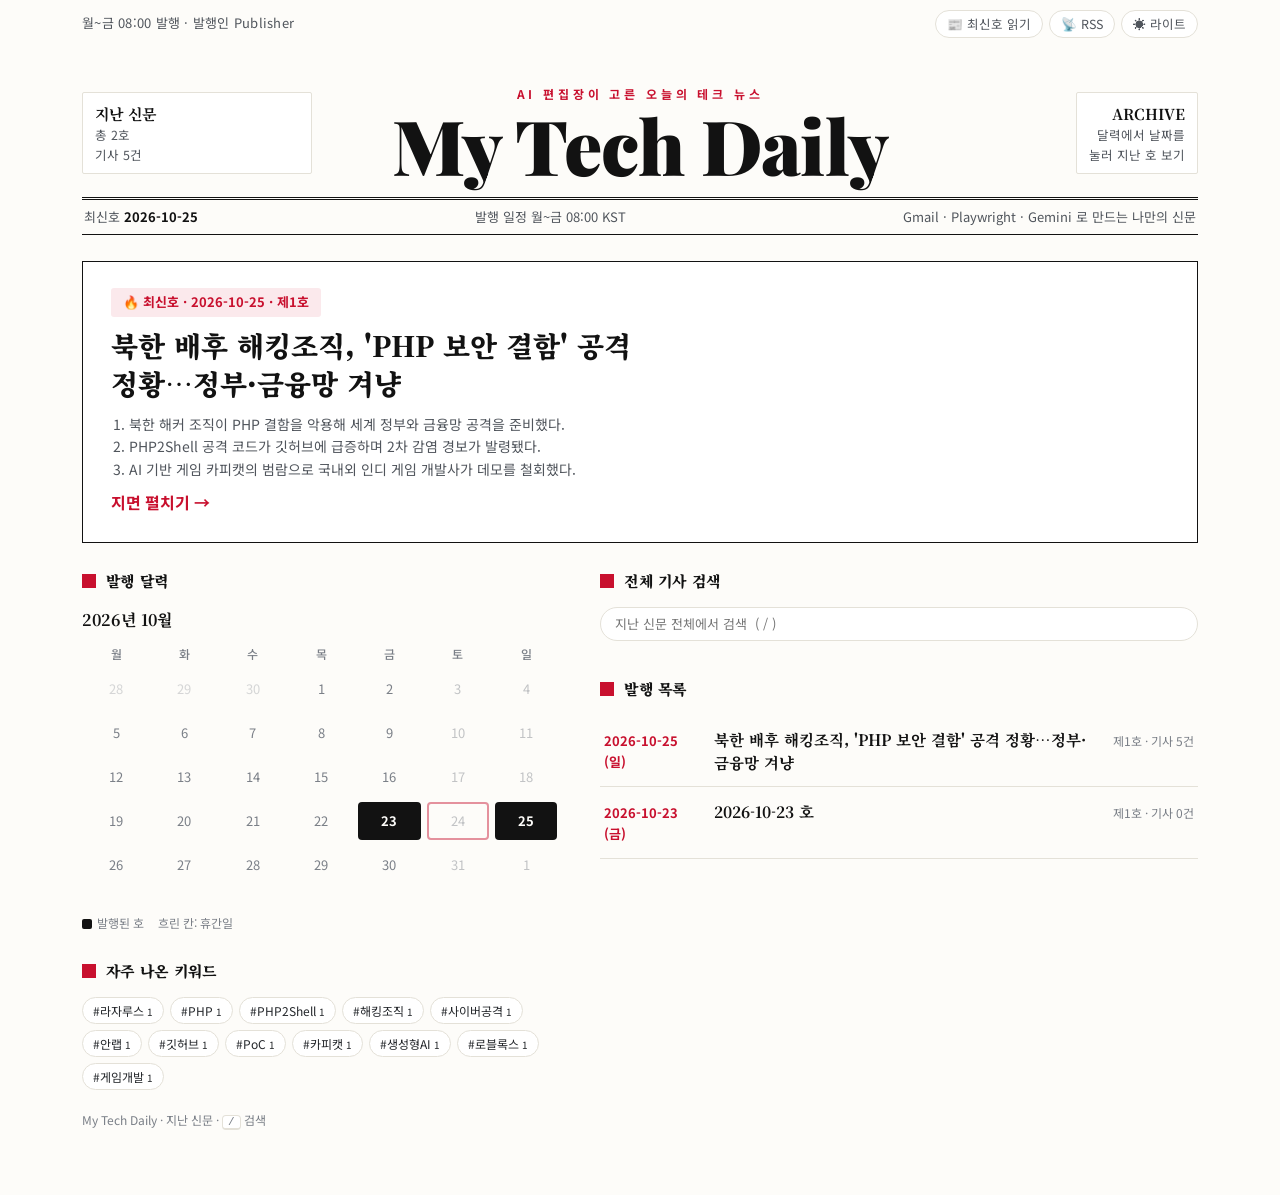
==== commit d278dd41: "chore: 2026-10-23 신문 발행 (GitHub Actions)" ====
--- a/Output/index.html
+++ b/Output/index.html
@@ -477,7 +477,7 @@
   </header>
   <main class="paper">
     <header class="masthead">
-      <div class="ear ear-left"><b>지난 신문</b>총 1호<br>기사 5건</div>
+      <div class="ear ear-left"><b>지난 신문</b>총 2호<br>기사 5건</div>
       <div class="nameplate">
         <p class="kicker">AI 편집장이 고른 오늘의 테크 뉴스</p>
         <h1>My Tech Daily</h1>
@@ -565,7 +565,7 @@
                 <td class="  ">
 <span>22</span>                </td>
                 <td class="  ">
-<span>23</span>                </td>
+<a href="2026-10-23.html" title="">23</a>                </td>
                 <td class=" rest today">
 <span>24</span>                </td>
                 <td class=" rest ">
@@ -608,6 +608,11 @@
             <time>2026-10-25 (일)</time>
             <strong>북한 배후 해킹조직, &#39;PHP 보안 결함&#39; 공격 정황…정부·금융망 겨냥</strong>
             <small>제1호 · 기사 5건</small>
+          </a></li>
+          <li><a href="2026-10-23.html">
+            <time>2026-10-23 (금)</time>
+            <strong>2026-10-23 호</strong>
+            <small>제1호 · 기사 0건</small>
           </a></li>
         </ul>
       </section>
